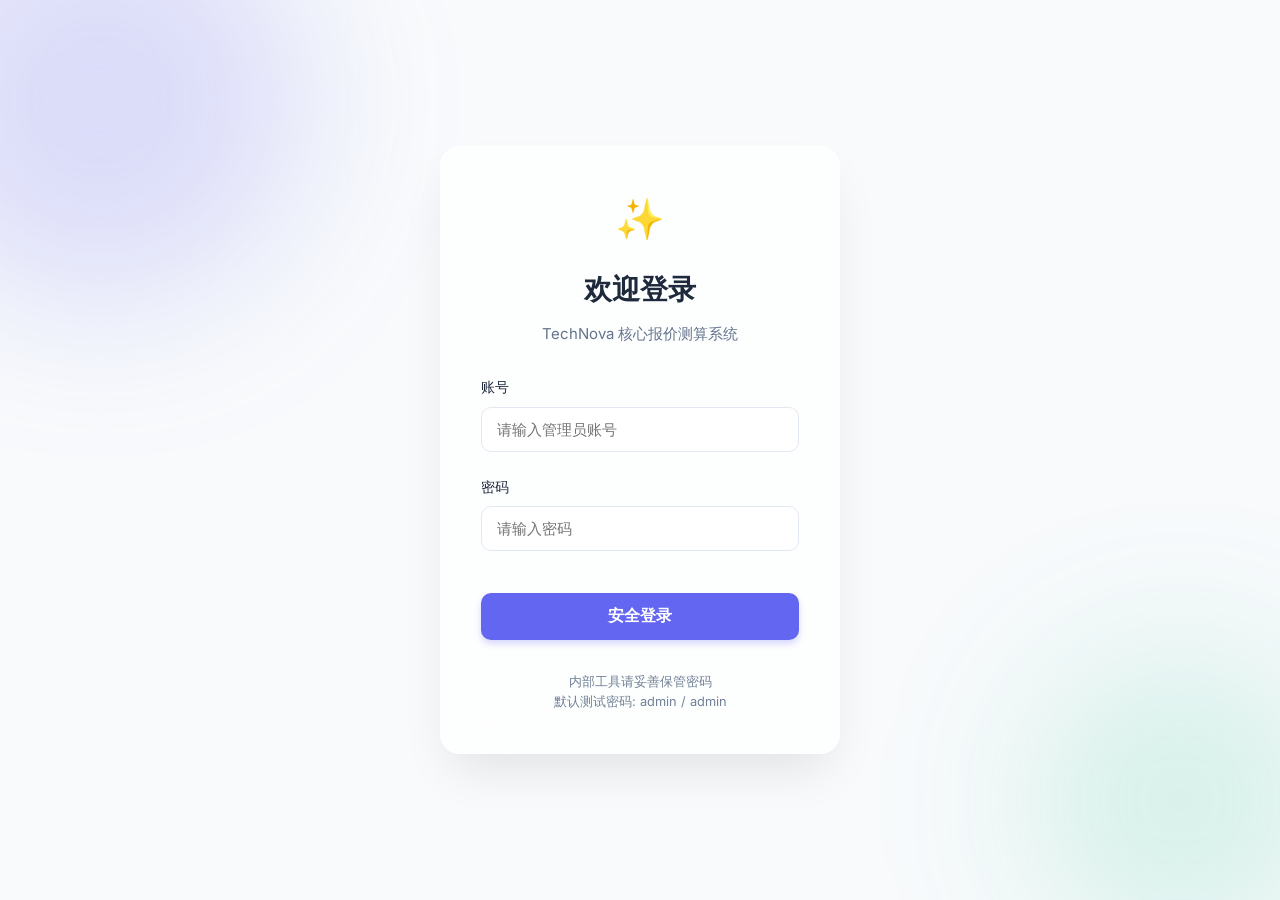
==== login.html @ 5e0390b6 "docs: add conversation history and perfect version codebase" ====
<!DOCTYPE html>
<html lang="zh-CN">

<head>
    <meta charset="UTF-8">
    <meta name="viewport" content="width=device-width, initial-scale=1.0">
    <title>登录系统 | TechNova</title>
    <!-- 引入谷歌字体 -->
    <link href="https://fonts.googleapis.com/css2?family=Inter:wght@400;500;600;700;800&display=swap" rel="stylesheet">
    <link rel="stylesheet" href="style.css">
    <script src="auth.js"></script>
</head>

<body class="login-body">
    <!-- 动态背景装饰 -->
    <div class="bg-shape shape-1"></div>
    <div class="bg-shape shape-2"></div>

    <div class="login-container">
        <div class="login-card glass-effect">
            <div class="login-header">
                <div class="logo-icon" style="font-size: 2.5rem; margin-bottom: 1rem;">✨</div>
                <h2>欢迎登录</h2>
                <p>TechNova 核心报价测算系统</p>
            </div>

            <form id="login-form" autocomplete="off">
                <div class="input-group" style="margin-bottom: 1.5rem;">
                    <label for="username">账号</label>
                    <div class="input-wrapper">
                        <input type="text" id="username" placeholder="请输入管理员账号" required>
                        <span class="focus-border"></span>
                    </div>
                </div>

                <div class="input-group" style="margin-bottom: 2rem;">
                    <label for="password">密码</label>
                    <div class="input-wrapper">
                        <input type="password" id="password" placeholder="请输入密码" required>
                        <span class="focus-border"></span>
                    </div>
                </div>

                <div id="login-error" class="hidden"
                    style="color: #e53e3e; font-size: 0.85rem; margin-bottom: 1rem; text-align: center;">
                    账号或密码不正确！
                </div>

                <button type="submit" class="btn-primary"
                    style="width: 100%; padding: 0.8rem; font-size: 1rem;">安全登录</button>
            </form>

            <div class="login-footer" style="text-align: center; margin-top: 2rem; font-size: 0.8rem; color: #718096;">
                内部工具请妥善保管密码 <br> 默认测试密码: admin / admin
            </div>
        </div>
    </div>

    <script>
        // 检测是否已经处于登录状态，避免重复登录
        if (checkAuth()) {
            window.location.href = 'index.html';
        }

        document.getElementById('login-form').addEventListener('submit', function (e) {
            e.preventDefault();
            const user = document.getElementById('username').value;
            const pass = document.getElementById('password').value;
            const errDiv = document.getElementById('login-error');

            if (login(user, pass)) {
                // login.html里面login成功内部就会跳路由了
            } else {
                errDiv.classList.remove('hidden');
                // 震动效果动画(可选)
                const card = document.querySelector('.login-card');
                card.classList.add('shake');
                setTimeout(() => card.classList.remove('shake'), 500);
            }
        });
    </script>
</body>

</html>
---- style.css ----
/* =========================================================================
   全局变量与基础设置 (Global Variables & Normalization)
   ========================================================================= */
:root {
    --primary-color: #6366f1;
    /* 现代靛蓝 */
    --primary-hover: #4f46e5;
    --bg-color: #f8fafc;
    --text-main: #1e293b;
    --text-muted: #64748b;
    --card-bg: rgba(255, 255, 255, 0.85);
    /* 玻璃态背景 */
    --nav-bg: rgba(255, 255, 255, 0.75);
    /* 更透明的导航栏背景 */
    --border-color: #e2e8f0;
    --success-color: #10b981;
    --danger-color: #ef4444;

    --shadow-sm: 0 1px 2px 0 rgba(0, 0, 0, 0.05);
    --shadow-md: 0 4px 6px -1px rgba(0, 0, 0, 0.1), 0 2px 4px -1px rgba(0, 0, 0, 0.06);
    --shadow-lg: 0 10px 15px -3px rgba(0, 0, 0, 0.1), 0 4px 6px -2px rgba(0, 0, 0, 0.05);
}

* {
    margin: 0;
    padding: 0;
    box-sizing: border-box;
}

body {
    font-family: 'Inter', system-ui, -apple-system, sans-serif;
    background-color: var(--bg-color);
    color: var(--text-main);
    line-height: 1.6;
    min-height: 100vh;
    display: flex;
    flex-direction: column;
    /* 改为整体纵向列布局，不再使用绝对居中 */
    position: relative;
    overflow-x: hidden;
}

/* 动态背景装饰 */
.bg-shape {
    position: fixed;
    /* 改为 fixed 以便滚动时依然可见 */
    border-radius: 50%;
    filter: blur(80px);
    z-index: -1;
    animation: float 10s infinite ease-in-out alternate;
}

.shape-1 {
    width: 400px;
    height: 400px;
    background: rgba(99, 102, 241, 0.2);
    top: -100px;
    left: -100px;
}

.shape-2 {
    width: 300px;
    height: 300px;
    background: rgba(16, 185, 129, 0.15);
    bottom: -50px;
    right: -50px;
    animation-delay: -5s;
}

@keyframes float {
    0% {
        transform: translateY(0) scale(1);
    }

    100% {
        transform: translateY(-30px) scale(1.05);
    }
}

/* 渐变文字效果 */
.text-gradient {
    background: linear-gradient(135deg, var(--primary-color), #8b5cf6);
    -webkit-background-clip: text;
    background-clip: text;
    -webkit-text-fill-color: transparent;
}

/* =========================================================================
   组件：毛玻璃效果 (Glassmorphism Utilities)
   ========================================================================= */
.glass-effect {
    background: var(--card-bg);
    backdrop-filter: blur(16px);
    -webkit-backdrop-filter: blur(16px);
    border: 1px solid rgba(255, 255, 255, 0.5);
    border-radius: 20px;
    box-shadow: var(--shadow-lg);
}

.glass-effect-nav {
    background: var(--nav-bg);
    backdrop-filter: blur(20px);
    -webkit-backdrop-filter: blur(20px);
    border-bottom: 1px solid rgba(255, 255, 255, 0.3);
    box-shadow: var(--shadow-sm);
}

/* =========================================================================
   全局导航栏 (Global Navigation)
   ========================================================================= */
.global-nav {
    position: fixed;
    top: 0;
    left: 0;
    width: 100%;
    z-index: 1000;
    transition: all 0.3s ease;
}

.nav-container {
    max-width: 1200px;
    margin: 0 auto;
    padding: 15px 30px;
    display: flex;
    justify-content: space-between;
    align-items: center;
}

.nav-logo {
    font-size: 22px;
    font-weight: 800;
    color: var(--text-main);
    text-decoration: none;
    display: flex;
    align-items: center;
    gap: 8px;
}

.nav-logo .logo-icon {
    font-size: 24px;
}

.nav-links {
    display: flex;
    gap: 30px;
    align-items: center;
}

.nav-link {
    text-decoration: none;
    color: var(--text-muted);
    font-weight: 500;
    font-size: 15px;
    transition: color 0.2s;
    position: relative;
}

.nav-link:hover {
    color: var(--primary-color);
}

.nav-link.active {
    color: var(--primary-color);
    font-weight: 600;
}

.nav-link.active::after {
    content: '';
    position: absolute;
    bottom: -6px;
    left: 0;
    width: 100%;
    height: 2px;
    background: var(--primary-color);
    border-radius: 2px;
}

/* 移动端菜单按钮 (基础样式，JS控制展开) */
.mobile-menu-btn {
    display: none;
    background: none;
    border: none;
    cursor: pointer;
    flex-direction: column;
    gap: 5px;
}

.mobile-menu-btn span {
    width: 25px;
    height: 3px;
    background-color: var(--text-main);
    border-radius: 3px;
    transition: all 0.3s;
}

@media (max-width: 768px) {
    .nav-links {
        display: none;
        /* 简化：移动端默认隐藏，后续用JS做展开 */
        position: absolute;
        top: 100%;
        left: 0;
        width: 100%;
        background: var(--card-bg);
        flex-direction: column;
        padding: 20px;
        box-shadow: var(--shadow-md);
    }

    .nav-links.show {
        display: flex;
    }

    .mobile-menu-btn {
        display: flex;
    }
}

/* =========================================================================
   通用页面容器 (Pages Container - Used for content below Nav)
   ========================================================================= */
main {
    flex: 1;
    /* 推送 Footer 到最底部 */
    margin-top: 80px;
    /* 为固定的 Nav 留出空间 */
    width: 100%;
}

.page-container {
    max-width: 1200px;
    margin: 40px auto;
    padding: 0 20px;
}

.page-header {
    text-align: center;
    margin-bottom: 50px;
}

.page-header h2 {
    font-size: 32px;
    font-weight: 800;
    margin-bottom: 10px;
    color: var(--text-main);
}

.page-header p {
    color: var(--text-muted);
    font-size: 18px;
    max-width: 600px;
    margin: 0 auto;
}

/* =========================================================================
   组件：按钮 (Buttons)
   ========================================================================= */
button,
.btn-primary,
.btn-secondary {
    display: inline-block;
    padding: 14px 24px;
    border: none;
    border-radius: 10px;
    font-size: 16px;
    font-weight: 600;
    cursor: pointer;
    text-decoration: none;
    transition: all 0.2s ease;
    text-align: center;
}

.btn-primary {
    background: var(--primary-color);
    color: white;
    box-shadow: 0 4px 6px rgba(99, 102, 241, 0.25);
}

.btn-primary:hover {
    background: var(--primary-hover);
    transform: translateY(-2px);
    box-shadow: 0 6px 12px rgba(99, 102, 241, 0.3);
}

.btn-secondary {
    background: white;
    color: var(--text-main);
    border: 1px solid var(--border-color);
}

.btn-secondary:hover {
    background: #f1f5f9;
}

.btn-sm {
    padding: 8px 16px;
    font-size: 14px;
}

/* =========================================================================
   首页特有样式 (Homepage Styles)
   ========================================================================= */
/* 头图/主视觉 (Hero Section) */
.hero-section {
    max-width: 1200px;
    margin: 60px auto;
    padding: 0 20px;
    display: flex;
    align-items: center;
    gap: 60px;
    min-height: 600px;
}

.hero-content {
    flex: 1;
}

.hero-title {
    font-size: 56px;
    font-weight: 800;
    line-height: 1.2;
    margin-bottom: 24px;
    color: var(--text-main);
}

.hero-subtitle {
    font-size: 18px;
    color: var(--text-muted);
    margin-bottom: 40px;
    max-width: 500px;
}

.hero-buttons {
    display: flex;
    gap: 20px;
}

.hero-image {
    flex: 1;
    height: 400px;
    border-radius: 24px;
    display: flex;
    justify-content: center;
    align-items: center;
    background: linear-gradient(135deg, rgba(255, 255, 255, 0.9), rgba(255, 255, 255, 0.4));
}

.mockup-content {
    text-align: center;
    width: 80%;
}

.mockup-content h3 {
    margin-bottom: 20px;
    color: var(--primary-color);
}

.mockup-chart {
    display: flex;
    align-items: flex-end;
    justify-content: space-around;
    height: 150px;
    gap: 10px;
}

.mockup-chart .bar {
    width: 40px;
    background: linear-gradient(to top, var(--primary-color), #a78bfa);
    border-radius: 6px 6px 0 0;
    animation: growBar 1.5s ease-out forwards;
    transform-origin: bottom;
}

@keyframes growBar {
    from {
        transform: scaleY(0);
    }

    to {
        transform: scaleY(1);
    }
}

@media (max-width: 992px) {
    .hero-section {
        flex-direction: column;
        text-align: center;
        margin: 40px auto;
    }

    .hero-subtitle {
        margin: 0 auto 40px;
    }

    .hero-buttons {
        justify-content: center;
    }

    .hero-image {
        width: 100%;
    }
}

/* =========================================================================
   登录页面专用样式 (Login Page Styles)
   ========================================================================= */

.login-body {
    display: flex;
    justify-content: center;
    align-items: center;
    min-height: 100vh;
    overflow: hidden;
    /* 防止背景滚动 */
}

.login-container {
    width: 100%;
    max-width: 440px;
    padding: 20px;
    z-index: 10;
}

.login-card {
    padding: 40px;
    border-radius: 20px;
    backdrop-filter: blur(20px);
    -webkit-backdrop-filter: blur(20px);
    background: rgba(255, 255, 255, 0.75);
    border: 1px solid rgba(255, 255, 255, 0.5);
    box-shadow: 0 25px 50px -12px rgba(0, 0, 0, 0.1);
}

.login-header {
    text-align: center;
    margin-bottom: 30px;
}

.login-header h2 {
    font-size: 28px;
    font-weight: 800;
    color: var(--text-main);
    margin-bottom: 10px;
}

.login-header p {
    color: var(--text-muted);
    font-size: 15px;
}

/* 错误提示小动效 */
.hidden {
    display: none !important;
}

@keyframes shake {

    0%,
    100% {
        transform: translateX(0);
    }

    10%,
    30%,
    50%,
    70%,
    90% {
        transform: translateX(-5px);
    }

    20%,
    40%,
    60%,
    80% {
        transform: translateX(5px);
    }
}

.shake {
    animation: shake 0.5s cubic-bezier(.36, .07, .19, .97) both;
}

/* =========================================================================
   页脚样式 (Footer Styles)
   ========================================================================= */
/* 原版代码中 app-container 直接裸露，需调整边距 */
.quote-page-wrapper {
    display: flex;
    justify-content: center;
    padding: 40px 20px;
    max-width: 1200px;
    margin: 0 auto;
}

.app-container {
    display: flex;
    width: 100%;
    /* 移除之前写死的高低限制，适应内容 */
    min-height: 70vh;
    gap: 24px;
}

@media (max-width: 850px) {
    .app-container {
        flex-direction: column;
    }
}

/* 侧边栏/主内容区适配调整 (来自旧设定) */
.sidebar {
    width: 320px;
    padding: 40px 30px;
    display: flex;
    flex-direction: column;
}

.sidebar .logo-area {
    text-align: center;
    margin-bottom: 30px;
}

.sidebar .logo-icon {
    font-size: 48px;
    margin-bottom: 10px;
}

.sidebar h1 {
    font-size: 24px;
    font-weight: 700;
    margin-bottom: 5px;
    color: var(--primary-color);
}

.sidebar .subtitle {
    color: var(--text-muted);
    font-size: 14px;
}

.sidebar .info-section {
    background: rgba(99, 102, 241, 0.05);
    padding: 20px;
    border-radius: 12px;
    margin-bottom: auto;
}

.sidebar .info-section h3 {
    font-size: 16px;
    margin-bottom: 15px;
    color: var(--primary-color);
}

.sidebar li {
    font-size: 14px;
    margin-bottom: 10px;
    list-style: none;
}

.sidebar .footer-note {
    text-align: center;
    font-size: 12px;
    color: var(--text-muted);
    margin-top: 20px;
}

@media (max-width: 850px) {
    .sidebar {
        width: 100%;
        display: none;
        /* 小屏简化显示，隐藏左侧边栏 */
    }
}

.main-content {
    flex: 1;
    display: flex;
    flex-direction: column;
    gap: 24px;
}

/* Quote 表单内部样式 (合并自旧代码) */
.calculator-card,
.history-card {
    padding: 35px;
}

.card-title {
    font-size: 20px;
    font-weight: 600;
    margin-bottom: 25px;
    display: flex;
    align-items: center;
    gap: 10px;
}

.badge {
    background: var(--primary-color);
    color: white;
    font-size: 12px;
    padding: 2px 8px;
    border-radius: 10px;
}

.input-group {
    margin-bottom: 20px;
}

.row {
    display: flex;
    gap: 20px;
}

.half {
    flex: 1;
}

@media (max-width: 480px) {
    .row {
        flex-direction: column;
        gap: 0;
    }
}

/* =========================================
   Excel Template Styles (Print & Display)
========================================= */

.print-template {
    background: #fff;
    padding: 2rem;
    margin-bottom: 2rem;
    border-radius: 8px;
    box-shadow: 0 4px 6px rgba(0, 0, 0, 0.05);
    color: #000;
    font-family: "SimSun", "Microsoft YaHei", sans-serif;
}

.excel-table {
    width: 100%;
    border-collapse: collapse;
    margin-bottom: 20px;
    color: #000;
}

.excel-table th,
.excel-table td {
    border: 1px solid #000;
    padding: 8px 4px;
    font-size: 14px;
    text-align: center;
}

.excel-table .table-title {
    font-size: 20px;
    font-weight: normal;
    padding: 12px;
}

.meta-row th,
.meta-row td {
    font-weight: normal;
}

.meta-row .label-cell {
    text-align: left;
    white-space: nowrap;
}

.meta-row .value-cell {
    text-align: left;
}

.meta-row .highlight-total {
    font-weight: bold;
}

.header-row th {
    font-weight: normal;
}

.left-align-cell {
    text-align: left !important;
    padding-left: 8px !important;
}

/* Toggle Internal/External */
.external-mode .internal-row,
.external-mode .internal-only-col {
    display: none !important;
}

.footer-terms p {
    margin: 4px 0;
    font-size: 14px;
    color: #000;
}

.footer-contact {
    margin-top: 30px;
    font-size: 14px;
    color: #000;
}

.footer-contact .company-name {
    margin-bottom: 8px;
}

.contact-grid {
    display: grid;
    grid-template-columns: auto 150px auto 150px;
    gap: 4px;
    justify-content: start;
}

.contact-grid .c-label {
    text-align: left;
}

.contact-grid .c-val {
    text-align: left;
}

.action-buttons {
    display: flex;
    gap: 1rem;
    margin-bottom: 1rem;
}

.flex-fill {
    flex: 1;
}

/* 打印时的专属样式 */
@media print {
    body {
        background: none;
        color: #000;
    }

    .bg-shape,
    .global-nav,
    .sidebar,
    .card-title,
    #quote-form,
    .history-card,
    .global-footer,
    .no-print {
        display: none !important;
    }

    .quote-page-wrapper,
    .app-container,
    .main-content,
    .calculator-card,
    .result-container {
        margin: 0;
        padding: 0;
        box-shadow: none;
        border: none;
        background: transparent;
        width: 100%;
        max-width: 100%;
    }

    .print-template {
        box-shadow: none;
        padding: 0;
    }
}

label {
    display: block;
    margin-bottom: 8px;
    font-size: 14px;
    font-weight: 500;
}

.optional {
    color: var(--text-muted);
    font-size: 12px;
    font-weight: normal;
}

input {
    width: 100%;
    padding: 12px 15px;
    border: 1px solid var(--border-color);
    border-radius: 10px;
    font-size: 15px;
    background: rgba(255, 255, 255, 0.9);
    transition: all 0.3s ease;
    font-family: inherit;
}

input:focus {
    outline: none;
    border-color: var(--primary-color);
    box-shadow: 0 0 0 3px rgba(99, 102, 241, 0.1);
}

button.btn-primary {
    width: 100%;
    margin-top: 10px;
}

button.btn-secondary {
    width: 100%;
    margin-top: 20px;
}

.result-container {
    margin-top: 30px;
    padding-top: 30px;
    border-top: 1px dashed var(--border-color);
    animation: slideDown 0.4s ease-out forwards;
}

.result-container.hidden {
    display: none;
}

@keyframes slideDown {
    from {
        opacity: 0;
        transform: translateY(-10px);
    }

    to {
        opacity: 1;
        transform: translateY(0);
    }
}

.result-container h3 {
    font-size: 16px;
    margin-bottom: 20px;
    color: var(--text-muted);
}

.result-detail {
    background: #f8fafc;
    border-radius: 12px;
    padding: 20px;
    margin-bottom: 20px;
}

.detail-item {
    display: flex;
    justify-content: space-between;
    margin-bottom: 12px;
    font-size: 15px;
}

.detail-item:last-child {
    margin-bottom: 0;
    padding-top: 12px;
    border-top: 1px solid var(--border-color);
}

.label {
    color: var(--text-muted);
}

.value {
    font-weight: 600;
}

.text-highlight {
    color: var(--primary-color);
}

.text-success {
    color: var(--success-color);
}

.final-price-box {
    background: linear-gradient(135deg, var(--primary-color), #8b5cf6);
    color: white;
    border-radius: 16px;
    padding: 25px;
    text-align: center;
    box-shadow: 0 10px 15px -3px rgba(99, 102, 241, 0.3);
}

.fp-label {
    display: block;
    font-size: 14px;
    opacity: 0.9;
    margin-bottom: 5px;
}

.fp-currency {
    font-size: 24px;
    font-weight: 500;
}

.fp-amount {
    font-size: 48px;
    font-weight: 700;
    letter-spacing: -1px;
}

.history-list {
    max-height: 200px;
    overflow-y: auto;
}

.history-list::-webkit-scrollbar {
    width: 4px;
}

.history-list::-webkit-scrollbar-thumb {
    background: #cbd5e1;
    border-radius: 2px;
}

.empty-state {
    text-align: center;
    color: var(--text-muted);
    font-size: 14px;
    padding: 30px 0;
    font-style: italic;
}

.history-item {
    background: rgba(255, 255, 255, 0.6);
    border: 1px solid var(--border-color);
    border-radius: 10px;
    padding: 15px;
    margin-bottom: 12px;
    display: flex;
    justify-content: space-between;
    align-items: center;
    transition: transform 0.2s ease;
}

.history-item:hover {
    transform: translateX(5px);
    background: white;
}

.hi-info {
    display: flex;
    flex-direction: column;
}

.hi-name {
    font-weight: 600;
    font-size: 15px;
    margin-bottom: 4px;
}

.hi-date {
    font-size: 12px;
    color: var(--text-muted);
}

.hi-price {
    font-size: 18px;
    font-weight: 700;
    color: var(--primary-color);
}


/* =========================================================================
   全局页脚 (Global Footer)
   ========================================================================= */
.global-footer {
    background: white;
    padding: 60px 20px 20px;
    border-top: 1px solid var(--border-color);
    margin-top: auto;
    /* 对于 flex-col 页面，将 footer 压向底部 */
}

.footer-content {
    max-width: 1200px;
    margin: 0 auto;
    display: flex;
    justify-content: space-between;
    flex-wrap: wrap;
    gap: 40px;
    margin-bottom: 40px;
}

.footer-brand {
    max-width: 300px;
}

.footer-brand .logo-icon {
    font-size: 24px;
    display: inline-block;
    margin-bottom: 10px;
}

.footer-brand span {
    font-size: 20px;
    font-weight: 800;
    margin-left: 8px;
    color: var(--text-main);
}

.footer-brand p {
    color: var(--text-muted);
    font-size: 14px;
    margin-top: 10px;
}

.footer-links h4,
.footer-contact h4 {
    font-size: 16px;
    font-weight: 600;
    margin-bottom: 20px;
    color: var(--text-main);
}

.footer-links a {
    display: block;
    text-decoration: none;
    color: var(--text-muted);
    margin-bottom: 10px;
    font-size: 14px;
    transition: color 0.2s;
}

.footer-links a:hover {
    color: var(--primary-color);
}

.footer-contact p {
    color: var(--text-muted);
    font-size: 14px;
    margin-bottom: 10px;
}

.footer-bottom {
    max-width: 1200px;
    margin: 0 auto;
    text-align: center;
    padding-top: 20px;
    border-top: 1px solid var(--border-color);
    color: var(--text-muted);
    font-size: 13px;
}
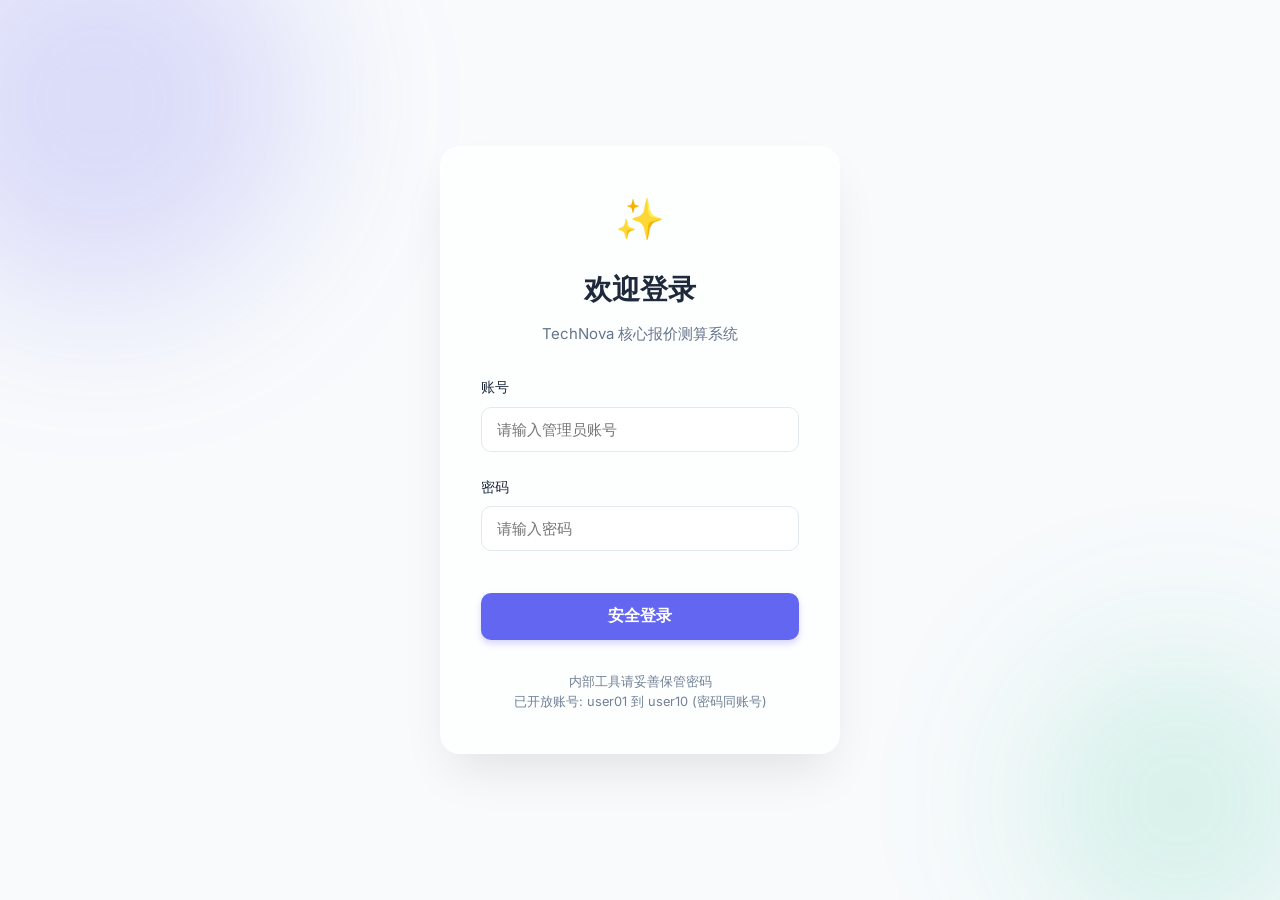
==== commit 5ce11c3e: "feat: add multi-user support and preparer details" ====
--- a/login.html
+++ b/login.html
@@ -51,7 +51,7 @@
             </form>
 
             <div class="login-footer" style="text-align: center; margin-top: 2rem; font-size: 0.8rem; color: #718096;">
-                内部工具请妥善保管密码 <br> 默认测试密码: admin / admin
+                内部工具请妥善保管密码 <br> 已开放账号: user01 到 user10 (密码同账号)
             </div>
         </div>
     </div>
